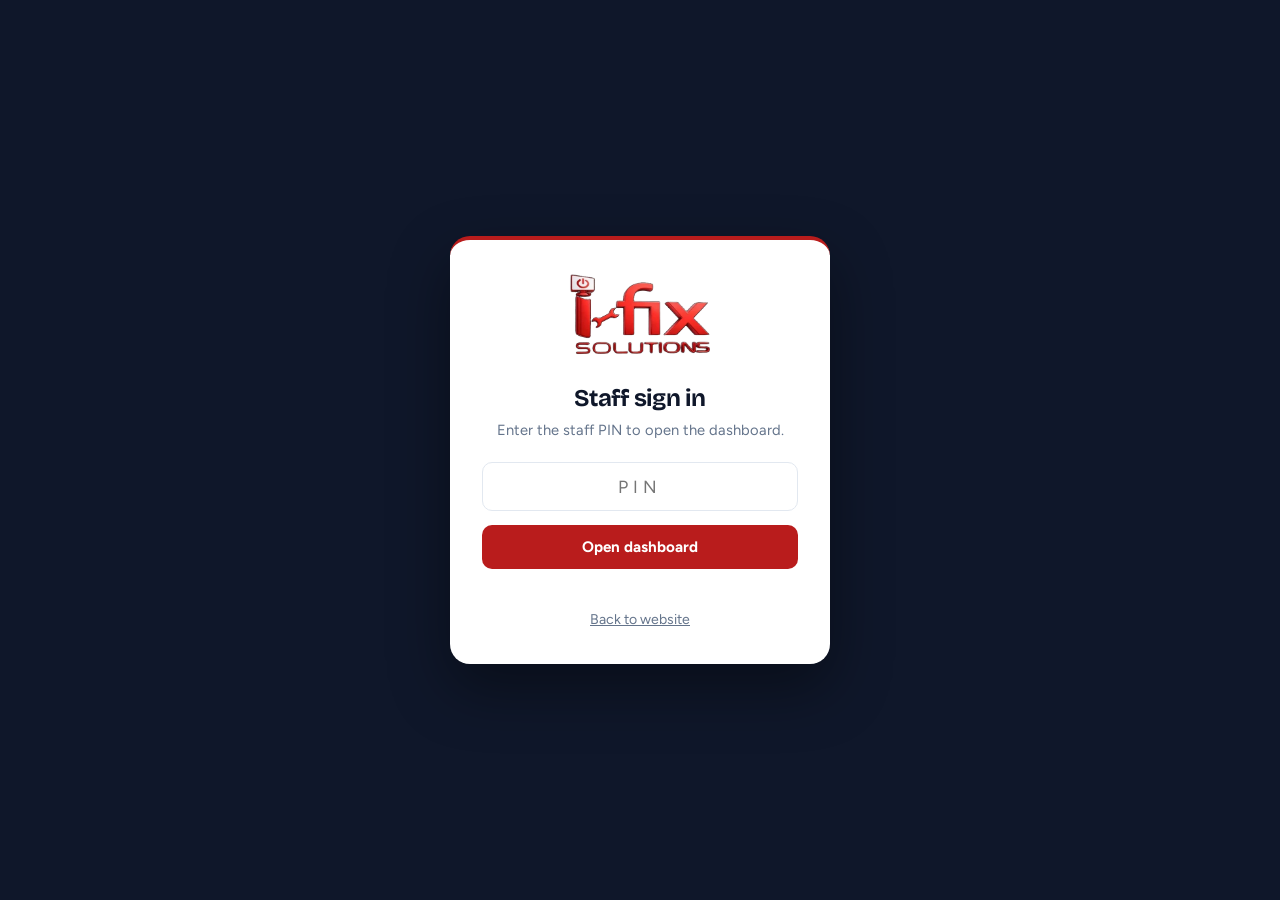
==== admin.html @ 0a403401 "Add reviews tab to admin" ====
<!DOCTYPE html>
<html lang="en">
<head>
<meta charset="UTF-8">
<meta name="viewport" content="width=device-width, initial-scale=1.0">
<meta name="robots" content="noindex, nofollow">
<title>I FIX SOLUTIONS - Admin Dashboard</title>
<link rel="icon" type="image/png" href="[data-uri]">
<link rel="preconnect" href="https://fonts.googleapis.com">
<link rel="preconnect" href="https://fonts.gstatic.com" crossorigin>
<link href="https://fonts.googleapis.com/css2?family=Bricolage+Grotesque:opsz,wght@12..96,600;12..96,800&family=Figtree:wght@400;500;600;700&display=swap" rel="stylesheet">
<link rel="stylesheet" href="https://cdnjs.cloudflare.com/ajax/libs/font-awesome/6.4.0/css/all.min.css">
<style>
:root{--primary:#b91c1c;--primary-hover:#991b1b;--success:#16a34a;--warning:#d97706;--info:#0284c7;--danger:#dc2626;--whatsapp:#25d366;--bg:#f1f5f9;--card:#fff;--ink:#0f172a;--muted:#64748b;--line:#e2e8f0;--red-tint:#fef2f2;--ease:cubic-bezier(.22,.61,.36,1);--shadow:0 1px 2px rgba(15,23,42,.06),0 4px 14px rgba(15,23,42,.05)}
*,*::before,*::after{margin:0;padding:0;box-sizing:border-box}
body{font-family:'Figtree','Segoe UI',Tahoma,sans-serif;background:var(--bg);color:var(--ink);line-height:1.55;-webkit-font-smoothing:antialiased}
h1,h2,h3{font-family:'Bricolage Grotesque','Segoe UI',sans-serif;letter-spacing:-.01em;line-height:1.2}
button,input,select{font-family:inherit}
[hidden]{display:none!important}
:focus-visible{outline:3px solid rgba(185,28,28,.4);outline-offset:2px}
.wrap{max-width:1100px;margin:0 auto;padding:0 20px}

.btn{display:inline-flex;align-items:center;justify-content:center;gap:8px;padding:10px 18px;border:0;border-radius:10px;font-size:.95rem;font-weight:700;cursor:pointer;color:#fff;background:var(--primary);text-decoration:none;transition:background .2s,transform .15s,box-shadow .2s}
.btn:hover{background:var(--primary-hover)}.btn:active{transform:scale(.97)}
.btn:disabled{opacity:.6;cursor:not-allowed;transform:none}
.btn-ghost{background:#fff;color:var(--ink);border:1px solid var(--line)}.btn-ghost:hover{background:var(--red-tint);color:var(--primary)}
.btn-sm{padding:7px 12px;font-size:.85rem;border-radius:8px}
.btn-success{background:var(--success)}.btn-success:hover{background:#15803d}
.btn-info{background:var(--info)}.btn-info:hover{background:#0369a1}
.btn-danger{background:var(--danger)}.btn-danger:hover{background:#b91c1c}
.btn-wa{background:var(--whatsapp);color:#fff}.btn-wa:hover{background:#1ebe5d}

/* Login */
.login{min-height:100vh;display:grid;place-items:center;padding:20px;background:#0f172a}
.login-card{width:100%;max-width:380px;background:#fff;border-radius:20px;padding:32px;text-align:center;border-top:4px solid var(--primary);box-shadow:0 24px 60px rgba(0,0,0,.4);animation:pop .4s var(--ease) both}
.login-logo{height:84px;width:auto;margin:0 auto 6px}
.login-card h1{font-size:1.5rem;margin:14px 0 6px}
.login-card p{color:var(--muted);font-size:.92rem;margin-bottom:20px}
.login-card input{width:100%;padding:13px 14px;border:1px solid var(--line);border-radius:10px;font-size:1.1rem;text-align:center;letter-spacing:.3em;margin-bottom:14px}
.login-card .btn{width:100%;padding:13px}
.login-err{min-height:22px;margin-top:12px;color:var(--danger);font-weight:600;font-size:.9rem}
.login-card.shake{animation:shake .35s}
.back{display:inline-block;margin-top:6px;color:var(--muted);font-size:.88rem}.back:hover{color:var(--primary)}
@keyframes pop{from{opacity:0;transform:translateY(16px) scale(.97)}}
@keyframes shake{25%{transform:translateX(-8px)}75%{transform:translateX(8px)}}

/* Top bar */
.topbar{background:#fff;border-bottom:2px solid var(--primary);position:sticky;top:0;z-index:50}
.bar{display:flex;align-items:center;gap:16px;padding-top:10px;padding-bottom:10px}
.bar-logo{height:46px;width:auto}
.bar-title{font-family:'Bricolage Grotesque',sans-serif;font-weight:800;font-size:1.15rem;padding-left:16px;border-left:1px solid var(--line)}
.bar-actions{margin-left:auto;display:flex;gap:10px}
main{padding:28px 0 60px}

/* Stats */
.stats{display:grid;grid-template-columns:repeat(4,1fr);gap:16px;margin-bottom:26px}
.stat{display:flex;align-items:center;gap:14px;background:var(--card);padding:18px;border-radius:14px;border:1px solid var(--line);box-shadow:var(--shadow)}
.stat i{width:46px;height:46px;display:grid;place-items:center;border-radius:12px;background:var(--red-tint);color:var(--primary);font-size:1.15rem;flex-shrink:0}
.stat.warn i{background:#fef3c7;color:var(--warning)}.stat.ok i{background:#dcfce7;color:var(--success)}
.stat span{display:block;font-size:.8rem;color:var(--muted);font-weight:600}
.stat strong{font-family:'Bricolage Grotesque',sans-serif;font-size:1.8rem;line-height:1.1}

/* Tabs */
.tabs{display:flex;gap:6px;margin-bottom:20px;border-bottom:1px solid var(--line)}
.tab{display:inline-flex;align-items:center;gap:8px;padding:12px 18px;border:0;background:none;font-size:1rem;font-weight:700;color:var(--muted);cursor:pointer;border-bottom:3px solid transparent;margin-bottom:-1px;transition:color .2s,border-color .2s}
.tab:hover{color:var(--ink)}.tab.active{color:var(--primary);border-color:var(--primary)}
.badge{min-width:22px;height:22px;padding:0 6px;display:inline-grid;place-items:center;border-radius:999px;background:var(--primary);color:#fff;font-size:.75rem}
.badge:empty,.badge[data-n="0"]{display:none}

/* Cards */
.card{background:var(--card);border:1px solid var(--line);border-radius:16px;padding:24px;margin-bottom:24px;box-shadow:var(--shadow)}
.card-head{display:flex;align-items:center;justify-content:space-between;gap:12px;flex-wrap:wrap;margin-bottom:18px}
.card-head h2{font-size:1.3rem}
.form-grid{display:grid;grid-template-columns:1fr 1fr;gap:16px}
.field label{display:block;font-weight:600;font-size:.88rem;margin-bottom:6px}
.field input,.field select,.toolbar input,.toolbar select{width:100%;padding:11px 13px;border:1px solid var(--line);border-radius:10px;background:#fff;font-size:.95rem;transition:border-color .2s,box-shadow .2s}
.field input:focus,.toolbar input:focus,.toolbar select:focus,.edit:focus,.login-card input:focus{outline:none;border-color:var(--primary);box-shadow:0 0 0 4px rgba(185,28,28,.12)}
.span-2{grid-column:1/-1}
.img-row{display:flex;gap:14px;align-items:center}
.preview{width:56px;height:56px;border-radius:10px;border:1px solid var(--line);background:#f1f5f9;object-fit:cover;flex-shrink:0;display:grid;place-items:center;color:#cbd5e1}
.form-foot{display:flex;align-items:center;gap:16px;margin-top:20px;flex-wrap:wrap}
#message{font-weight:600;font-size:.92rem}#message.ok{color:var(--success)}#message.err{color:var(--danger)}
.toolbar{display:flex;gap:12px;flex-wrap:wrap;margin-bottom:16px}.toolbar input{flex:2;min-width:220px}.toolbar select{flex:1;min-width:160px}

/* Product rows */
.row{display:flex;align-items:center;gap:16px;padding:14px 4px;border-bottom:1px solid var(--line);flex-wrap:wrap}
.row:last-child{border-bottom:0}
.thumb{width:54px;height:54px;border-radius:10px;border:1px solid var(--line);background:#f1f5f9;object-fit:cover;flex-shrink:0}
.row-main{flex:1;min-width:200px}.row-main small{color:var(--muted)}
.tag{display:inline-block;margin-left:8px;padding:2px 9px;border-radius:999px;font-size:.72rem;font-weight:700;background:#fef3c7;color:var(--warning);vertical-align:middle}
.tag.out{background:#fee2e2;color:var(--danger)}
.row-edit{display:flex;align-items:center;gap:10px;flex-wrap:wrap}
.row-edit label{font-size:.8rem;color:var(--muted);font-weight:600;display:flex;align-items:center;gap:6px}
.edit{width:86px;padding:8px;border:1px solid var(--line);border-radius:8px;text-align:center;font-size:.92rem}

/* Repairs */
.repair{border:1px solid var(--line);border-radius:14px;padding:20px;margin-bottom:16px;background:#fff;transition:box-shadow .2s,border-color .2s}
.repair:hover{box-shadow:var(--shadow);border-color:#cbd5e1}
.repair-top{display:flex;justify-content:space-between;align-items:center;gap:12px;flex-wrap:wrap;margin-bottom:14px}
.status{padding:5px 14px;border-radius:999px;font-size:.82rem;font-weight:700}
.status-Pending{background:#fef3c7;color:var(--warning)}.status-In-Progress{background:#e0f2fe;color:var(--info)}.status-Completed{background:#dcfce7;color:var(--success)}.status-Cancelled{background:#fee2e2;color:var(--danger)}
.actions{display:flex;gap:8px;flex-wrap:wrap}
.details{display:grid;grid-template-columns:1fr 1fr;gap:10px 24px;font-size:.93rem}
.details b{display:block;font-size:.75rem;color:var(--muted);font-weight:600;text-transform:none}
.details .wide{grid-column:1/-1}
.repair-form{display:grid;grid-template-columns:1fr 160px auto;gap:12px;align-items:end;margin-top:16px;padding-top:16px;border-top:1px dashed var(--line)}
.pager{display:flex;justify-content:center;flex-wrap:wrap;gap:8px;margin-top:20px}
.pager button{min-width:40px;height:40px;padding:0 14px;border:1px solid var(--line);border-radius:10px;background:#fff;color:var(--ink);font-weight:700;cursor:pointer}
.pager button:hover:not(:disabled){border-color:var(--primary);color:var(--primary)}.pager button.current{background:var(--primary);border-color:var(--primary);color:#fff}.pager button:disabled{opacity:.45;cursor:not-allowed}
.empty{text-align:center;color:var(--muted);padding:36px 0}.empty .btn{margin-top:12px}
.skeleton{height:72px;border-radius:12px;margin-bottom:12px;background:linear-gradient(90deg,#f1f5f9 25%,#e2e8f0 50%,#f1f5f9 75%);background-size:200% 100%;animation:shimmer 1.4s infinite linear}
@keyframes shimmer{to{background-position:-200% 0}}
.toast{position:fixed;left:50%;bottom:26px;z-index:100;transform:translate(-50%,24px);padding:12px 22px;border-radius:10px;background:var(--ink);color:#fff;font-weight:600;opacity:0;pointer-events:none;transition:opacity .3s,transform .3s var(--ease)}
.toast.show{opacity:1;transform:translate(-50%,0)}.toast.err{background:var(--danger)}

.hint{color:var(--muted);font-size:.92rem;margin:-6px 0 18px}
.field textarea{width:100%;padding:11px 13px;border:1px solid var(--line);border-radius:10px;font-size:.95rem;font-family:inherit;resize:vertical;min-height:110px;transition:border-color .2s,box-shadow .2s}
.field textarea:focus{outline:none;border-color:var(--primary);box-shadow:0 0 0 4px rgba(185,28,28,.12)}
.mini-avatar{width:46px;height:46px;border-radius:50%;display:grid;place-items:center;color:#fff;font-weight:700;flex-shrink:0}
.rev-stars{color:#ffb100;letter-spacing:2px;font-size:.9rem}
.rev-text{margin-top:4px;color:#475569;font-size:.92rem;overflow-wrap:anywhere}
.tag.off{background:#e2e8f0;color:var(--muted)}
#reviewMessage{font-weight:600;font-size:.92rem}#reviewMessage.ok{color:var(--success)}#reviewMessage.err{color:var(--danger)}
select.edit{width:132px;padding:8px 6px;text-align:left}
@media(max-width:860px){.stats{grid-template-columns:1fr 1fr}.repair-form{grid-template-columns:1fr}}
@media(max-width:640px){.form-grid,.details{grid-template-columns:1fr}.bar-title{display:none}.bar-actions .btn span{display:none}.card{padding:18px}.row-edit{width:100%}.stat{padding:14px}.stat i{width:40px;height:40px}}
@media(prefers-reduced-motion:reduce){*{animation-duration:.01ms!important;transition-duration:.01ms!important}}
</style>
</head>
<body>

<!-- Staff sign in -->
<div id="login" class="login">
    <form id="loginForm" class="login-card">
        <img src="[data-uri]" alt="I FIX SOLUTIONS" class="login-logo">
        <h1>Staff sign in</h1>
        <p>Enter the staff PIN to open the dashboard.</p>
        <input type="password" id="pinInput" inputmode="numeric" autocomplete="off" placeholder="PIN" required aria-label="Staff PIN">
        <button type="submit" class="btn">Open dashboard</button>
        <div id="loginErr" class="login-err" role="alert"></div>
        <a href="index.html" class="back">Back to website</a>
    </form>
</div>

<div id="app" hidden>
    <header class="topbar">
        <div class="wrap bar">
            <img data-logo alt="I FIX SOLUTIONS" class="bar-logo">
            <span class="bar-title">Admin dashboard</span>
            <div class="bar-actions">
                <a href="index.html" target="_blank" class="btn btn-ghost btn-sm"><i class="fa-solid fa-arrow-up-right-from-square"></i><span> View site</span></a>
                <button id="logoutBtn" class="btn btn-ghost btn-sm"><i class="fa-solid fa-right-from-bracket"></i><span> Log out</span></button>
            </div>
        </div>
    </header>

    <main class="wrap">
        <section class="stats">
            <div class="stat"><i class="fa-solid fa-laptop"></i><div><span>Total products</span><strong id="statTotalProducts">0</strong></div></div>
            <div class="stat warn"><i class="fa-solid fa-triangle-exclamation"></i><div><span>Low or out of stock</span><strong id="statLowStock">0</strong></div></div>
            <div class="stat"><i class="fa-solid fa-screwdriver-wrench"></i><div><span>Pending repairs</span><strong id="statPendingRepairs">0</strong></div></div>
            <div class="stat ok"><i class="fa-solid fa-circle-check"></i><div><span>Completed repairs</span><strong id="statCompleted">0</strong></div></div>
        </section>

        <nav class="tabs" role="tablist">
            <button class="tab active" data-tab="products" role="tab">Products</button>
            <button class="tab" data-tab="repairs" role="tab">Repairs <span id="repairBadge" class="badge" data-n="0"></span></button>
            <button class="tab" data-tab="reviews" role="tab">Reviews</button>
        </nav>

        <div id="tab-products">
            <section class="card">
                <div class="card-head"><h2>Add a new product</h2></div>
                <form id="productForm">
                    <div class="form-grid">
                        <div class="field span-2"><label for="name">Product name</label><input type="text" id="name" required placeholder="e.g. Dell Inspiron 15"></div>
                        <div class="field"><label for="category">Category</label>
                            <input type="text" id="category" list="categoryList" required placeholder="e.g. Laptop, RAM, Accessories" autocomplete="off">
                            <datalist id="categoryList"><option value="Laptop"><option value="Desktop PC"><option value="RAM"><option value="SSD / Storage"><option value="Accessories"></datalist>
                        </div>
                        <div class="field"><label for="condition_type">Condition</label>
                            <select id="condition_type"><option value="">Not specified</option><option value="Brand New">Brand New</option><option value="Refurbished">Refurbished</option></select>
                        </div>
                        <div class="field"><label for="price">Price (RM)</label><input type="number" step="0.01" min="0" id="price" required placeholder="e.g. 1500.00"></div>
                        <div class="field"><label for="stock_quantity">Stock quantity</label><input type="number" min="0" id="stock_quantity" required placeholder="e.g. 10"></div>
                        <div class="field span-2"><label for="image_url">Image URL</label>
                            <div class="img-row"><input type="url" id="image_url" required placeholder="https://example.com/image.jpg"><div class="preview" id="preview"><i class="fa-regular fa-image"></i></div></div>
                        </div>
                    </div>
                    <div class="form-foot"><button type="submit" class="btn" id="addBtn"><i class="fa-solid fa-plus"></i> Add product</button><div id="message" role="status"></div></div>
                </form>
            </section>

            <section class="card">
                <div class="card-head"><h2>Inventory</h2><button class="btn btn-ghost btn-sm" data-act="refresh-products"><i class="fa-solid fa-rotate"></i> Refresh</button></div>
                <div class="toolbar">
                    <input type="text" id="productSearch" placeholder="Search products by name or category..." aria-label="Search products">
                    <select id="productCategoryFilter" aria-label="Filter by category"><option value="">All categories</option></select>
                </div>
                <div id="admin-product-list"><div class="skeleton"></div><div class="skeleton"></div><div class="skeleton"></div></div>
            </section>
        </div>

        <div id="tab-repairs" hidden>
            <section class="card">
                <div class="card-head"><h2>Customer repair bookings</h2><button class="btn btn-ghost btn-sm" data-act="refresh-repairs"><i class="fa-solid fa-rotate"></i> Refresh</button></div>
                <div class="toolbar">
                    <input type="text" id="repairSearch" placeholder="Search by customer name or phone..." aria-label="Search repairs">
                    <select id="repairStatusFilter" aria-label="Filter by status">
                        <option value="">All statuses</option><option value="Pending">Pending</option><option value="In Progress">In Progress</option><option value="Completed">Completed</option><option value="Cancelled">Cancelled</option>
                    </select>
                </div>
                <div id="admin-repair-list"><div class="skeleton"></div><div class="skeleton"></div></div>
                <div id="repairPaginationContainer" class="pager"></div>
            </section>
        </div>
        <div id="tab-reviews" hidden>
            <section class="card">
                <div class="card-head"><h2 id="reviewFormTitle">Add a customer review</h2></div>
                <p class="hint">Copy the review exactly as it appears on your Google listing. Only add real reviews from real customers.</p>
                <form id="reviewForm">
                    <div class="form-grid">
                        <div class="field"><label for="review_name">Customer name (as shown on Google)</label><input type="text" id="review_name" required maxlength="100" placeholder="e.g. Ahmad Faiz"></div>
                        <div class="field"><label for="review_rating">Stars</label>
                            <select id="review_rating"><option value="5">5 stars</option><option value="4">4 stars</option><option value="3">3 stars</option><option value="2">2 stars</option><option value="1">1 star</option></select></div>
                        <div class="field"><label for="review_date">Review date</label><input type="date" id="review_date" required></div>
                        <div class="field"><label for="review_visible">Show on website</label>
                            <select id="review_visible"><option value="true">Yes, show it</option><option value="false">No, keep it hidden</option></select></div>
                        <div class="field span-2"><label for="review_text">Review text</label><textarea id="review_text" required maxlength="2000" placeholder="Paste the customer's review here"></textarea></div>
                    </div>
                    <div class="form-foot">
                        <button type="submit" class="btn" id="reviewSaveBtn"><i class="fa-solid fa-plus"></i> Add review</button>
                        <button type="button" class="btn btn-ghost" id="reviewCancelBtn" hidden>Cancel edit</button>
                        <div id="reviewMessage" role="status"></div>
                    </div>
                </form>
            </section>
            <section class="card">
                <div class="card-head"><h2>All reviews</h2><button class="btn btn-ghost btn-sm" data-act="refresh-reviews"><i class="fa-solid fa-rotate"></i> Refresh</button></div>
                <div id="admin-review-list"><div class="skeleton"></div><div class="skeleton"></div></div>
            </section>
        </div>
    </main>
</div>
<div id="toast" class="toast" role="status"></div>

<script>
/* NOTE: this PIN only hides the page for casual visitors. It is visible in the page source,
   so it is NOT real security. Real protection must be added in the backend. */
const STAFF_PIN = '1234';
const BACKEND_URL = 'https://ifix-solutions-backend-1.onrender.com';
const REPAIRS_PER_PAGE = 5;
const LOW_STOCK = 3;

let productsCache = [], repairsCache = [], repairPage = 1;
const $ = (s, r = document) => r.querySelector(s);
const $$ = (s, r = document) => [...r.querySelectorAll(s)];
const esc = s => String(s ?? '').replace(/[&<>"']/g, c => ({ '&': '&amp;', '<': '&lt;', '>': '&gt;', '"': '&quot;', "'": '&#39;' }[c]));

let toastTimer;
function say(msg, isErr) {
    const t = $('#toast'); t.textContent = msg; t.classList.toggle('err', !!isErr); t.classList.add('show');
    clearTimeout(toastTimer); toastTimer = setTimeout(() => t.classList.remove('show'), 2600);
}
async function api(path, opts = {}) {
    const res = await fetch(BACKEND_URL + path, { headers: { 'Content-Type': 'application/json' }, ...opts });
    const data = await res.json().catch(() => ({}));
    if (!res.ok && data.success === undefined) data.success = false;
    return data;
}
const asList = r => { const l = r.data || r; return Array.isArray(l) ? l : []; };

/* ---------- Sign in ---------- */
function openApp() {
    $('#login').hidden = true; $('#app').hidden = false;
    const src = $('.login-logo').src; $$('img[data-logo]').forEach(i => { i.src = src; });
    $('#review_date').value = new Date().toISOString().slice(0, 10);
    loadProducts(); loadRepairs(); loadReviews();
}
if (sessionStorage.getItem('ifix_admin') === '1') openApp();
$('#loginForm').addEventListener('submit', e => {
    e.preventDefault();
    if ($('#pinInput').value === STAFF_PIN) { sessionStorage.setItem('ifix_admin', '1'); openApp(); return; }
    const card = $('#loginForm'); $('#loginErr').textContent = 'Incorrect PIN. Please try again.';
    card.classList.remove('shake'); void card.offsetWidth; card.classList.add('shake');
    $('#pinInput').value = ''; $('#pinInput').focus();
});
$('#logoutBtn').addEventListener('click', () => { sessionStorage.removeItem('ifix_admin'); location.reload(); });

/* ---------- Tabs ---------- */
$$('.tab').forEach(t => t.addEventListener('click', () => {
    $$('.tab').forEach(x => x.classList.toggle('active', x === t));
    $('#tab-products').hidden = t.dataset.tab !== 'products';
    ['products', 'repairs', 'reviews'].forEach(name => { $('#tab-' + name).hidden = name !== t.dataset.tab; });
}));

/* ---------- Products ---------- */
const form = $('#productForm'), msg = $('#message');
$('#image_url').addEventListener('input', e => {
    const v = e.target.value.trim(), p = $('#preview');
    p.innerHTML = /^https?:\/\//i.test(v) ? `<img src="${esc(v)}" alt="" style="width:100%;height:100%;object-fit:cover;border-radius:10px" onerror="this.parentElement.innerHTML='<i class=&quot;fa-regular fa-image&quot;></i>'">` : '<i class="fa-regular fa-image"></i>';
});
form.addEventListener('submit', async e => {
    e.preventDefault();
    const btn = $('#addBtn'), label = btn.innerHTML;
    btn.disabled = true; btn.textContent = 'Adding...'; msg.className = ''; msg.textContent = '';
    const body = {
        name: $('#name').value.trim(), category: $('#category').value.trim(), price: $('#price').value,
        stock_quantity: $('#stock_quantity').value, image_url: $('#image_url').value.trim(),
        condition_type: $('#condition_type').value
    };
    try {
        const r = await api('/api/products', { method: 'POST', body: JSON.stringify(body) });
        if (r.success) {
            msg.className = 'ok'; msg.textContent = 'Product added.'; say('Product added'); form.reset();
            $('#preview').innerHTML = '<i class="fa-regular fa-image"></i>'; loadProducts();
        } else { msg.className = 'err'; msg.textContent = r.error || 'Error adding product.'; }
    } catch (err) { console.error(err); msg.className = 'err'; msg.textContent = 'Server connection error.'; }
    finally { btn.disabled = false; btn.innerHTML = label; }
});

async function loadProducts() {
    const list = $('#admin-product-list');
    try {
        productsCache = asList(await api('/api/products'));
        const cats = [...new Set(productsCache.map(p => p.category).filter(Boolean))].sort();
        const sel = $('#productCategoryFilter'), cur = sel.value;
        sel.innerHTML = '<option value="">All categories</option>' + cats.map(c => `<option>${esc(c)}</option>`).join('');
        sel.value = cats.includes(cur) ? cur : '';
        $('#statTotalProducts').textContent = productsCache.length;
        $('#statLowStock').textContent = productsCache.filter(p => Number(p.stock_quantity) <= LOW_STOCK).length;
        renderProducts();
    } catch (err) {
        console.error(err);
        list.innerHTML = '<div class="empty">Could not load products. The server may be waking up.<br><button class="btn btn-sm" data-act="refresh-products">Try again</button></div>';
    }
}
function renderProducts() {
    const q = $('#productSearch').value.toLowerCase().trim(), cat = $('#productCategoryFilter').value;
    const items = productsCache.filter(p => (!cat || p.category === cat) &&
        ((p.name || '').toLowerCase().includes(q) || (p.category || '').toLowerCase().includes(q)));
    $('#admin-product-list').innerHTML = items.length ? items.map(p => {
        const stock = Number(p.stock_quantity), cond = p.condition_type || '';
        const tag = stock <= 0 ? '<span class="tag out">Out of stock</span>' : stock <= LOW_STOCK ? '<span class="tag">Low stock</span>' : '';
        return `<div class="row" data-id="${esc(p.id)}">
            ${p.image_url ? `<img src="${esc(p.image_url)}" class="thumb" alt="" loading="lazy" onerror="this.style.visibility='hidden'">` : '<div class="thumb"></div>'}
            <div class="row-main"><strong>${esc(p.name)}</strong>${tag}<br><small>${esc(p.category || 'General')}${cond ? ' &middot; ' + esc(cond) : ''}</small></div>
            <div class="row-edit">
                <label>RM <input type="number" step="0.01" min="0" class="edit" data-f="price" value="${esc(p.price)}"></label>
                <label>Stock <input type="number" min="0" class="edit" data-f="stock" value="${esc(p.stock_quantity)}"></label>
                <label>Condition <select class="edit" data-f="condition"><option value=""${!cond ? ' selected' : ''}>Not set</option><option value="Brand New"${cond === 'Brand New' ? ' selected' : ''}>Brand New</option><option value="Refurbished"${cond === 'Refurbished' ? ' selected' : ''}>Refurbished</option></select></label>
                <button class="btn btn-sm btn-success" data-act="save-product">Save</button>
                <button class="btn btn-sm btn-danger" data-act="delete-product" aria-label="Delete product"><i class="fa-solid fa-trash"></i></button>
            </div></div>`;
    }).join('') : `<div class="empty">${productsCache.length ? 'No products match your search.' : 'No products yet. Add your first one above.'}</div>`;
}
$('#productSearch').addEventListener('input', renderProducts);
$('#productCategoryFilter').addEventListener('change', renderProducts);

async function saveProduct(row, btn) {
    const p = productsCache.find(x => String(x.id) === row.dataset.id); if (!p) return;
    const price = $('[data-f="price"]', row).value, stock = $('[data-f="stock"]', row).value;
    if (price === '' || Number(price) < 0 || stock === '' || Number(stock) < 0) return say('Enter a valid price and stock', true);
    btn.disabled = true;
    try {
        const r = await api(`/api/products/${p.id}`, { method: 'PUT', body: JSON.stringify({
            name: p.name, category: p.category, price, stock_quantity: stock, image_url: p.image_url || '', condition_type: $('[data-f="condition"]', row).value }) });
        r.success ? (say('Product updated'), loadProducts()) : say('Failed to update product', true);
    } catch (err) { console.error(err); say('Server error while updating', true); }
    finally { btn.disabled = false; }
}
async function deleteProduct(id) {
    const p = productsCache.find(x => String(x.id) === String(id));
    if (!confirm(`Delete "${p ? p.name : 'this product'}"? This cannot be undone.`)) return;
    try { const r = await api(`/api/products/${id}`, { method: 'DELETE' }); r.success ? (say('Product deleted'), loadProducts()) : say('Failed to delete product', true); }
    catch (err) { console.error(err); say('Server error while deleting', true); }
}

/* ---------- Repairs ---------- */
async function loadRepairs() {
    try {
        repairsCache = asList(await api('/api/repairs'));
        const st = r => r.status || 'Pending';
        const pending = repairsCache.filter(r => st(r) === 'Pending').length;
        $('#statPendingRepairs').textContent = pending;
        $('#statCompleted').textContent = repairsCache.filter(r => st(r) === 'Completed').length;
        const b = $('#repairBadge'); b.textContent = pending || ''; b.dataset.n = pending;
        renderRepairs();
    } catch (err) {
        console.error(err);
        $('#admin-repair-list').innerHTML = '<div class="empty">Could not load repair bookings. The server may be waking up.<br><button class="btn btn-sm" data-act="refresh-repairs">Try again</button></div>';
    }
}
function filteredRepairs() {
    const q = $('#repairSearch').value.toLowerCase().trim(), s = $('#repairStatusFilter').value;
    return repairsCache.filter(r => ((r.full_name || '').toLowerCase().includes(q) || (r.phone || '').toLowerCase().includes(q))
        && (!s || (r.status || 'Pending') === s));
}
function waLink(r) {
    let n = (r.phone || '').replace(/\D/g, ''); if (n.startsWith('0')) n = '6' + n;
    return `https://wa.me/${n}?text=${encodeURIComponent(`Hi ${r.full_name}, regarding your repair booking for your ${r.device_model} at I FIX SOLUTIONS: `)}`;
}
function renderRepairs() {
    const box = $('#admin-repair-list'), pager = $('#repairPaginationContainer'), list = filteredRepairs();
    if (!list.length) { box.innerHTML = '<div class="empty">No repair bookings found.</div>'; pager.innerHTML = ''; return; }
    const pages = Math.ceil(list.length / REPAIRS_PER_PAGE); if (repairPage > pages) repairPage = 1;
    box.innerHTML = list.slice((repairPage - 1) * REPAIRS_PER_PAGE, repairPage * REPAIRS_PER_PAGE).map(r => {
        const s = r.status || 'Pending', d = r.created_at ? new Date(r.created_at) : null;
        const date = d && !isNaN(d) ? d.toLocaleDateString('en-MY', { day: 'numeric', month: 'short', year: 'numeric' }) : '';
        return `<article class="repair" data-id="${esc(r.id)}">
            <div class="repair-top">
                <span class="status status-${esc(s.replace(' ', '-'))}">${esc(s)}</span>
                <div class="actions">
                    <a href="${waLink(r)}" target="_blank" rel="noopener" class="btn btn-sm btn-wa"><i class="fa-brands fa-whatsapp"></i> WhatsApp</a>
                    <button class="btn btn-sm btn-info" data-act="status" data-s="In Progress">In progress</button>
                    <button class="btn btn-sm btn-success" data-act="status" data-s="Completed">Mark done</button>
                    <button class="btn btn-sm btn-ghost" data-act="status" data-s="Cancelled">Cancel</button>
                    <button class="btn btn-sm btn-danger" data-act="delete-repair" aria-label="Delete booking"><i class="fa-solid fa-trash"></i></button>
                </div>
            </div>
            <div class="details">
                <div><b>Customer</b>${esc(r.full_name)} &middot; ${esc(r.phone)}</div>
                <div><b>Device</b>${esc(r.device_model)}</div>
                <div><b>Service requested</b>${esc(r.requested_service)}</div>
                <div><b>Booked</b>${esc(date || 'Not recorded')}</div>
                <div class="wide"><b>Issue</b>${esc(r.issue_description || 'None provided')}</div>
            </div>
            <div class="repair-form">
                <div class="field"><label>Technician notes</label><input type="text" data-f="notes" value="${esc(r.notes || '')}" placeholder="e.g. Replaced screen & battery"></div>
                <div class="field"><label>Total cost (RM)</label><input type="number" step="0.01" min="0" data-f="cost" value="${esc(r.cost || '')}" placeholder="e.g. 250.00"></div>
                <button class="btn btn-success" data-act="save-repair">Save</button>
            </div></article>`;
    }).join('');
    const b = (l, p, c = '', off = false) => `<button data-page="${p}" class="${c}" ${off ? 'disabled' : ''}>${l}</button>`;
    pager.innerHTML = pages > 1 ? b('Previous', repairPage - 1, '', repairPage === 1) +
        Array.from({ length: pages }, (_, i) => b(i + 1, i + 1, i + 1 === repairPage ? 'current' : '')).join('') +
        b('Next', repairPage + 1, '', repairPage === pages) : '';
}
$('#repairSearch').addEventListener('input', () => { repairPage = 1; renderRepairs(); });
$('#repairStatusFilter').addEventListener('change', () => { repairPage = 1; renderRepairs(); });

async function patchRepair(id, body, okMsg) {
    try { const r = await api(`/api/repairs/${id}`, { method: 'PATCH', body: JSON.stringify(body) });
        r.success ? (say(okMsg), loadRepairs()) : say('Failed to save repair', true); }
    catch (err) { console.error(err); say('Server error while saving', true); }
}
async function deleteRepair(id) {
    if (!confirm('Delete this repair booking? This cannot be undone.')) return;
    try { const r = await api(`/api/repairs/${id}`, { method: 'DELETE' }); r.success ? (say('Booking deleted'), loadRepairs()) : say('Failed to delete booking', true); }
    catch (err) { console.error(err); say('Server error while deleting', true); }
}

/* ---------- Reviews ---------- */
let reviewsCache = [], editingReviewId = null;
const AVATAR_COLORS = ['#8e44ad', '#2980b9', '#27ae60', '#d35400', '#16a085', '#c0392b', '#2c3e50', '#e67e22'];
const avatarColor = n => AVATAR_COLORS[[...String(n)].reduce((s, c) => s + c.charCodeAt(0), 0) % AVATAR_COLORS.length];
const stars = n => '\u2605'.repeat(n) + '\u2606'.repeat(5 - n);
const rmsg = $('#reviewMessage');

async function loadReviews() {
    try { reviewsCache = asList(await api('/api/admin/reviews')); renderReviews(); }
    catch (err) {
        console.error(err);
        $('#admin-review-list').innerHTML = '<div class="empty">Could not load reviews. The server may be waking up.<br><button class="btn btn-sm" data-act="refresh-reviews">Try again</button></div>';
    }
}
function renderReviews() {
    $('#admin-review-list').innerHTML = reviewsCache.length ? reviewsCache.map(r => {
        const d = r.review_date ? new Date(r.review_date) : null;
        const date = d && !isNaN(d) ? d.toLocaleDateString('en-US', { year: 'numeric', month: 'long', day: 'numeric', timeZone: 'UTC' }) : '';
        const name = String(r.reviewer_name || '');
        return `<div class="row" data-id="${esc(r.id)}">
            <div class="mini-avatar" style="background:${avatarColor(name)}">${esc(name.charAt(0).toUpperCase())}</div>
            <div class="row-main"><strong>${esc(name)}</strong>${r.is_visible === false ? '<span class="tag off">Hidden</span>' : ''}<br>
                <span class="rev-stars">${stars(Number(r.rating) || 5)}</span> <small>${esc(date)}</small>
                <p class="rev-text">${esc(r.review_text)}</p></div>
            <div class="row-edit">
                <button class="btn btn-sm btn-ghost" data-act="toggle-review">${r.is_visible === false ? 'Show' : 'Hide'}</button>
                <button class="btn btn-sm btn-info" data-act="edit-review">Edit</button>
                <button class="btn btn-sm btn-danger" data-act="delete-review" aria-label="Delete review"><i class="fa-solid fa-trash"></i></button>
            </div></div>`;
    }).join('') : '<div class="empty">No reviews yet. Add your first real customer review above.</div>';
}
function resetReviewForm() {
    editingReviewId = null; $('#reviewForm').reset(); $('#review_date').value = new Date().toISOString().slice(0, 10);
    $('#reviewFormTitle').textContent = 'Add a customer review';
    $('#reviewSaveBtn').innerHTML = '<i class="fa-solid fa-plus"></i> Add review'; $('#reviewCancelBtn').hidden = true;
}
$('#reviewCancelBtn').addEventListener('click', () => { resetReviewForm(); rmsg.textContent = ''; });
$('#reviewForm').addEventListener('submit', async e => {
    e.preventDefault();
    const btn = $('#reviewSaveBtn'), label = btn.innerHTML; btn.disabled = true; btn.textContent = 'Saving...'; rmsg.className = ''; rmsg.textContent = '';
    const body = {
        reviewer_name: $('#review_name').value.trim(), rating: $('#review_rating').value, review_date: $('#review_date').value,
        review_text: $('#review_text').value.trim(), is_visible: $('#review_visible').value === 'true'
    };
    try {
        const r = editingReviewId
            ? await api(`/api/reviews/${editingReviewId}`, { method: 'PUT', body: JSON.stringify(body) })
            : await api('/api/reviews', { method: 'POST', body: JSON.stringify(body) });
        if (r.success) { say(editingReviewId ? 'Review updated' : 'Review added'); resetReviewForm(); loadReviews(); }
        else { rmsg.className = 'err'; rmsg.textContent = r.error || 'Could not save the review.'; }
    } catch (err) { console.error(err); rmsg.className = 'err'; rmsg.textContent = 'Server connection error.'; }
    finally { btn.disabled = false; if (!editingReviewId) btn.innerHTML = label; else btn.innerHTML = '<i class="fa-solid fa-floppy-disk"></i> Save changes'; }
});
function editReview(id) {
    const r = reviewsCache.find(x => String(x.id) === String(id)); if (!r) return;
    editingReviewId = r.id;
    $('#review_name').value = r.reviewer_name; $('#review_rating').value = String(r.rating); $('#review_date').value = r.review_date;
    $('#review_text').value = r.review_text; $('#review_visible').value = r.is_visible === false ? 'false' : 'true';
    $('#reviewFormTitle').textContent = 'Edit review'; $('#reviewSaveBtn').innerHTML = '<i class="fa-solid fa-floppy-disk"></i> Save changes'; $('#reviewCancelBtn').hidden = false;
    $('#reviewForm').scrollIntoView({ behavior: 'smooth', block: 'center' });
}
async function toggleReview(id) {
    const r = reviewsCache.find(x => String(x.id) === String(id)); if (!r) return;
    try { const res = await api(`/api/reviews/${id}`, { method: 'PATCH', body: JSON.stringify({ is_visible: r.is_visible === false }) });
        res.success ? (say(r.is_visible === false ? 'Review is now shown on the website' : 'Review hidden from the website'), loadReviews()) : say('Could not update the review', true); }
    catch (err) { console.error(err); say('Server error', true); }
}
async function deleteReview(id) {
    if (!confirm('Delete this review? This cannot be undone.')) return;
    try { const r = await api(`/api/reviews/${id}`, { method: 'DELETE' }); r.success ? (say('Review deleted'), loadReviews()) : say('Failed to delete review', true); }
    catch (err) { console.error(err); say('Server error while deleting', true); }
}

/* ---------- One click handler for every button ---------- */
document.addEventListener('click', e => {
    const pg = e.target.closest('.pager button');
    if (pg && !pg.disabled) { repairPage = Number(pg.dataset.page); renderRepairs(); $('#admin-repair-list').scrollIntoView({ behavior: 'smooth', block: 'start' }); return; }
    const b = e.target.closest('[data-act]'); if (!b) return;
    const row = b.closest('[data-id]'), id = row && row.dataset.id;
    switch (b.dataset.act) {
        case 'refresh-products': loadProducts(); break;
        case 'refresh-repairs': loadRepairs(); break;
        case 'save-product': saveProduct(row, b); break;
        case 'delete-product': deleteProduct(id); break;
        case 'status': patchRepair(id, { status: b.dataset.s }, `Marked as ${b.dataset.s}`); break;
        case 'save-repair': patchRepair(id, { notes: $('[data-f="notes"]', row).value, cost: $('[data-f="cost"]', row).value }, 'Repair details saved'); break;
        case 'delete-repair': deleteRepair(id); break;
        case 'refresh-reviews': loadReviews(); break;
        case 'edit-review': editReview(id); break;
        case 'toggle-review': toggleReview(id); break;
        case 'delete-review': deleteReview(id); break;
    }
});
</script>
</body>
</html>
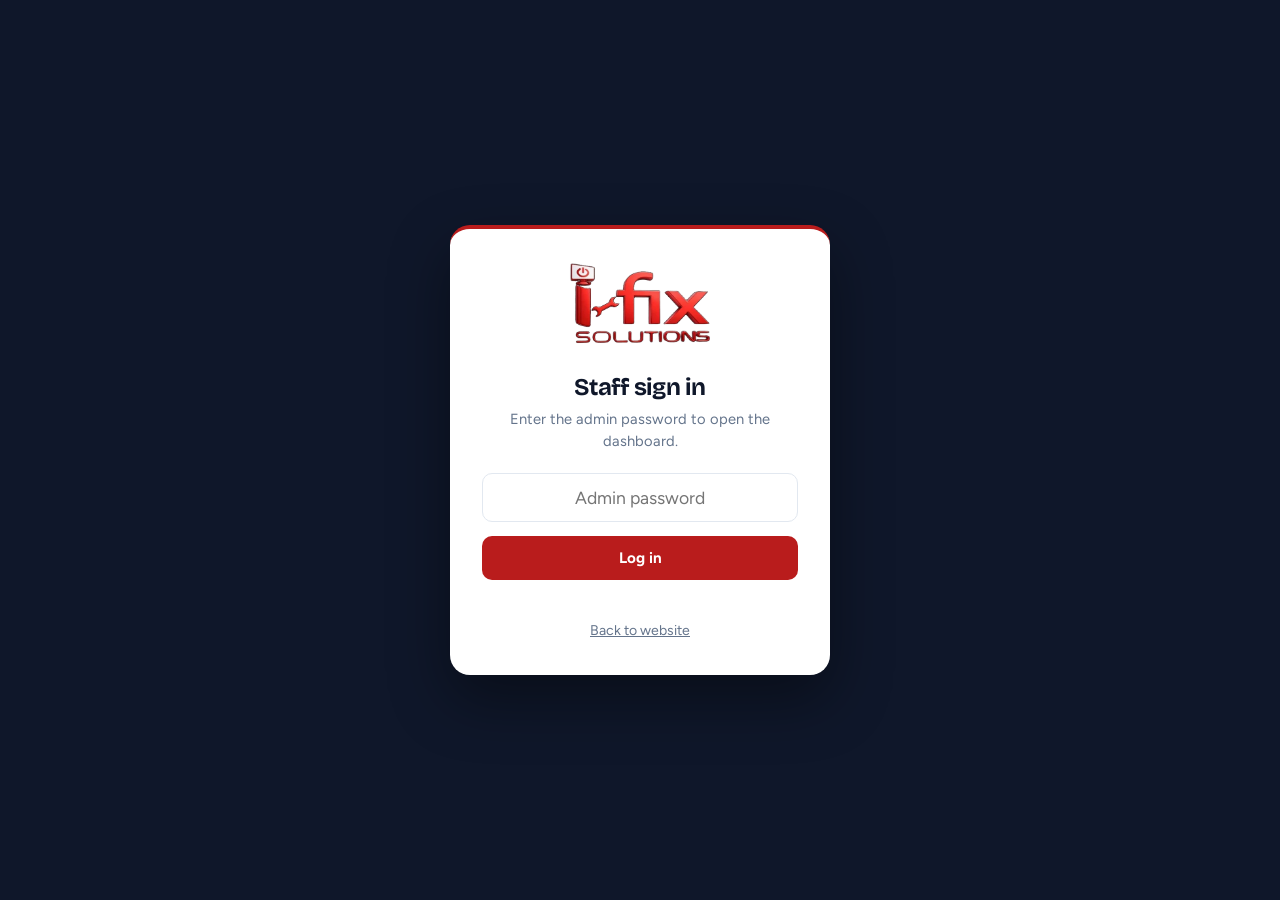
==== commit a9245a7f: "Admin login with real password" ====
--- a/admin.html
+++ b/admin.html
@@ -36,7 +36,7 @@
 .login-logo{height:84px;width:auto;margin:0 auto 6px}
 .login-card h1{font-size:1.5rem;margin:14px 0 6px}
 .login-card p{color:var(--muted);font-size:.92rem;margin-bottom:20px}
-.login-card input{width:100%;padding:13px 14px;border:1px solid var(--line);border-radius:10px;font-size:1.1rem;text-align:center;letter-spacing:.3em;margin-bottom:14px}
+.login-card input{width:100%;padding:13px 14px;border:1px solid var(--line);border-radius:10px;font-size:1.1rem;text-align:center;margin-bottom:14px}
 .login-card .btn{width:100%;padding:13px}
 .login-err{min-height:22px;margin-top:12px;color:var(--danger);font-weight:600;font-size:.9rem}
 .login-card.shake{animation:shake .35s}
@@ -121,6 +121,15 @@
 .rev-text{margin-top:4px;color:#475569;font-size:.92rem;overflow-wrap:anywhere}
 .tag.off{background:#e2e8f0;color:var(--muted)}
 #reviewMessage{font-weight:600;font-size:.92rem}#reviewMessage.ok{color:var(--success)}#reviewMessage.err{color:var(--danger)}
+.ago-row{display:flex;gap:10px}.ago-row input{width:90px;flex:none}.ago-row select{flex:1}
+.photo-row{display:flex;gap:16px;align-items:center}
+.photo-preview{width:72px;height:72px;border-radius:50%;background:#f1f5f9;border:1px solid var(--line);display:grid;place-items:center;color:#cbd5e1;font-size:1.5rem;overflow:hidden;flex-shrink:0}
+.photo-preview img{width:100%;height:100%;object-fit:cover}
+.photo-controls{display:flex;flex-direction:column;gap:8px;align-items:flex-start;min-width:0}
+.field .photo-controls input[type=file]{width:auto;max-width:100%;padding:8px;font-size:.88rem}
+.photo-note{color:var(--muted);font-size:.85rem;margin:0}
+.mini-avatar{position:relative;overflow:hidden}.mini-avatar img{position:absolute;inset:0;width:100%;height:100%;object-fit:cover}
+#googleMessage{font-weight:600;font-size:.92rem}#googleMessage.ok{color:var(--success)}#googleMessage.err{color:var(--danger)}
 select.edit{width:132px;padding:8px 6px;text-align:left}
 @media(max-width:860px){.stats{grid-template-columns:1fr 1fr}.repair-form{grid-template-columns:1fr}}
 @media(max-width:640px){.form-grid,.details{grid-template-columns:1fr}.bar-title{display:none}.bar-actions .btn span{display:none}.card{padding:18px}.row-edit{width:100%}.stat{padding:14px}.stat i{width:40px;height:40px}}
@@ -134,9 +143,9 @@
     <form id="loginForm" class="login-card">
         <img src="[data-uri]" alt="I FIX SOLUTIONS" class="login-logo">
         <h1>Staff sign in</h1>
-        <p>Enter the staff PIN to open the dashboard.</p>
-        <input type="password" id="pinInput" inputmode="numeric" autocomplete="off" placeholder="PIN" required aria-label="Staff PIN">
-        <button type="submit" class="btn">Open dashboard</button>
+        <p>Enter the admin password to open the dashboard.</p>
+        <input type="password" id="pinInput" autocomplete="current-password" placeholder="Admin password" required aria-label="Admin password">
+        <button type="submit" class="btn" id="loginBtn">Log in</button>
         <div id="loginErr" class="login-err" role="alert"></div>
         <a href="index.html" class="back">Back to website</a>
     </form>
@@ -217,15 +226,21 @@
         <div id="tab-reviews" hidden>
             <section class="card">
                 <div class="card-head"><h2 id="reviewFormTitle">Add a customer review</h2></div>
-                <p class="hint">Copy the review exactly as it appears on your Google listing. Only add real reviews from real customers.</p>
+                <p class="hint">Copy the review exactly as it appears on your Google listing. Only add real reviews from real customers. Google shows "2 months ago" instead of a date, so enter the same here and the website shows it the same way.</p>
                 <form id="reviewForm">
                     <div class="form-grid">
                         <div class="field"><label for="review_name">Customer name (as shown on Google)</label><input type="text" id="review_name" required maxlength="100" placeholder="e.g. Ahmad Faiz"></div>
                         <div class="field"><label for="review_rating">Stars</label>
                             <select id="review_rating"><option value="5">5 stars</option><option value="4">4 stars</option><option value="3">3 stars</option><option value="2">2 stars</option><option value="1">1 star</option></select></div>
-                        <div class="field"><label for="review_date">Review date</label><input type="date" id="review_date" required></div>
+                        <div class="field"><label for="review_ago_n">Posted (as Google shows it)</label>
+                            <div class="ago-row"><input type="number" id="review_ago_n" min="0" max="99" required placeholder="e.g. 2"><select id="review_ago_unit" aria-label="Unit"><option value="days">days ago</option><option value="weeks">weeks ago</option><option value="months" selected>months ago</option><option value="years">years ago</option></select></div>
+                        </div>
                         <div class="field"><label for="review_visible">Show on website</label>
                             <select id="review_visible"><option value="true">Yes, show it</option><option value="false">No, keep it hidden</option></select></div>
+                        <div class="field span-2"><label>Customer photo (optional)</label>
+                            <div class="photo-row"><div class="photo-preview" id="reviewPhotoPreview"><i class="fa-regular fa-user"></i></div>
+                                <div class="photo-controls"><input type="file" id="review_photo" accept="image/*"><button type="button" class="btn btn-ghost btn-sm" id="reviewPhotoRemove" hidden>Remove photo</button>
+                                    <p class="photo-note">Only add a photo if the customer gave permission. It is resized and saved with the review. Without one, the website shows their first letter.</p></div></div></div>
                         <div class="field span-2"><label for="review_text">Review text</label><textarea id="review_text" required maxlength="2000" placeholder="Paste the customer's review here"></textarea></div>
                     </div>
                     <div class="form-foot">
@@ -239,15 +254,26 @@
                 <div class="card-head"><h2>All reviews</h2><button class="btn btn-ghost btn-sm" data-act="refresh-reviews"><i class="fa-solid fa-rotate"></i> Refresh</button></div>
                 <div id="admin-review-list"><div class="skeleton"></div><div class="skeleton"></div></div>
             </section>
+            <section class="card">
+                <div class="card-head"><h2>Google link and rating</h2></div>
+                <p class="hint">These show on your website above the reviews. Copy them from your Google listing, and update the rating and number now and then.</p>
+                <form id="googleForm">
+                    <div class="form-grid">
+                        <div class="field span-2"><label for="g_url">Google "write a review" link (optional)</label><input type="url" id="g_url" placeholder="https://g.page/r/.../review"><p class="photo-note" style="margin-top:6px">In your Google Business Profile, find "Ask for reviews" and copy the link. When it is filled in, a "Review us on Google" button appears on your website.</p></div>
+                        <div class="field"><label for="g_rating">Google rating (for example 4.4)</label><input type="number" id="g_rating" step="0.1" min="0" max="5" placeholder="e.g. 4.4"></div>
+                        <div class="field"><label for="g_count">Number of Google reviews</label><input type="number" id="g_count" min="0" placeholder="e.g. 233"></div>
+                    </div>
+                    <div class="form-foot"><button type="submit" class="btn" id="googleSaveBtn">Save</button><div id="googleMessage" role="status"></div></div>
+                </form>
+            </section>
         </div>
     </main>
 </div>
 <div id="toast" class="toast" role="status"></div>
 
 <script>
-/* NOTE: this PIN only hides the page for casual visitors. It is visible in the page source,
-   so it is NOT real security. Real protection must be added in the backend. */
-const STAFF_PIN = '1234';
+// The admin password is checked by the backend (ADMIN_PASSWORD in Render). It is never stored in this page.
+const TOKEN_KEY = 'ifix_admin_token';
 const BACKEND_URL = 'https://ifix-solutions-backend-1.onrender.com';
 const REPAIRS_PER_PAGE = 5;
 const LOW_STOCK = 3;
@@ -262,30 +288,43 @@
     const t = $('#toast'); t.textContent = msg; t.classList.toggle('err', !!isErr); t.classList.add('show');
     clearTimeout(toastTimer); toastTimer = setTimeout(() => t.classList.remove('show'), 2600);
 }
+const getToken = () => sessionStorage.getItem(TOKEN_KEY);
 async function api(path, opts = {}) {
-    const res = await fetch(BACKEND_URL + path, { headers: { 'Content-Type': 'application/json' }, ...opts });
+    const headers = { 'Content-Type': 'application/json' };
+    if (getToken()) headers.Authorization = 'Bearer ' + getToken();
+    const res = await fetch(BACKEND_URL + path, { ...opts, headers });
     const data = await res.json().catch(() => ({}));
+    if (res.status === 401 && path !== '/api/admin/login') showLogin('Your session ended. Please log in again.');
     if (!res.ok && data.success === undefined) data.success = false;
     return data;
 }
 const asList = r => { const l = r.data || r; return Array.isArray(l) ? l : []; };
 
 /* ---------- Sign in ---------- */
+function showLogin(msg) {
+    sessionStorage.removeItem(TOKEN_KEY);
+    $('#app').hidden = true; $('#login').hidden = false; $('#loginErr').textContent = msg || '';
+}
 function openApp() {
     $('#login').hidden = true; $('#app').hidden = false;
     const src = $('.login-logo').src; $$('img[data-logo]').forEach(i => { i.src = src; });
-    $('#review_date').value = new Date().toISOString().slice(0, 10);
-    loadProducts(); loadRepairs(); loadReviews();
-}
-if (sessionStorage.getItem('ifix_admin') === '1') openApp();
-$('#loginForm').addEventListener('submit', e => {
+    loadProducts(); loadRepairs(); loadReviews(); loadGoogleSettings();
+}
+if (getToken()) openApp();
+$('#loginForm').addEventListener('submit', async e => {
     e.preventDefault();
-    if ($('#pinInput').value === STAFF_PIN) { sessionStorage.setItem('ifix_admin', '1'); openApp(); return; }
-    const card = $('#loginForm'); $('#loginErr').textContent = 'Incorrect PIN. Please try again.';
-    card.classList.remove('shake'); void card.offsetWidth; card.classList.add('shake');
-    $('#pinInput').value = ''; $('#pinInput').focus();
+    const btn = $('#loginBtn'), card = $('#loginForm'); btn.disabled = true; btn.textContent = 'Checking...'; $('#loginErr').textContent = '';
+    try {
+        const r = await api('/api/admin/login', { method: 'POST', body: JSON.stringify({ password: $('#pinInput').value }) });
+        if (r.success && r.token) { sessionStorage.setItem(TOKEN_KEY, r.token); $('#pinInput').value = ''; openApp(); }
+        else {
+            $('#loginErr').textContent = r.error || 'Incorrect password. Please try again.';
+            card.classList.remove('shake'); void card.offsetWidth; card.classList.add('shake'); $('#pinInput').value = ''; $('#pinInput').focus();
+        }
+    } catch (err) { console.error(err); $('#loginErr').textContent = 'Could not reach the server. It may be waking up, please try again in a moment.'; }
+    finally { btn.disabled = false; btn.textContent = 'Log in'; }
 });
-$('#logoutBtn').addEventListener('click', () => { sessionStorage.removeItem('ifix_admin'); location.reload(); });
+$('#logoutBtn').addEventListener('click', () => { sessionStorage.removeItem(TOKEN_KEY); location.reload(); });
 
 /* ---------- Tabs ---------- */
 $$('.tab').forEach(t => t.addEventListener('click', () => {
@@ -457,6 +496,37 @@
 const stars = n => '\u2605'.repeat(n) + '\u2606'.repeat(5 - n);
 const rmsg = $('#reviewMessage');
 
+/* "2 months ago" helpers: Google only shows how long ago a review was posted, so the form asks for the same thing */
+function timeAgo(dateStr) {
+    const d = new Date(dateStr); if (isNaN(d)) return '';
+    const days = Math.floor((Date.now() - d) / 86400000);
+    if (days < 1) return 'Today';
+    if (days < 7) return days === 1 ? 'a day ago' : `${days} days ago`;
+    if (days < 30) { const w = Math.floor(days / 7); return w === 1 ? 'a week ago' : `${w} weeks ago`; }
+    if (days < 365) { const m = Math.floor(days / 30); return m === 1 ? 'a month ago' : `${m} months ago`; }
+    const y = Math.floor(days / 365); return y === 1 ? 'a year ago' : `${y} years ago`;
+}
+function dateFromAgo(n, unit) {
+    const d = new Date(); d.setUTCHours(0, 0, 0, 0); n = Number(n) || 0;
+    if (unit === 'days') d.setUTCDate(d.getUTCDate() - n);
+    else if (unit === 'weeks') d.setUTCDate(d.getUTCDate() - 7 * n);
+    else if (unit === 'months') d.setUTCMonth(d.getUTCMonth() - n);
+    else d.setUTCFullYear(d.getUTCFullYear() - n);
+    return d.toISOString().slice(0, 10);
+}
+function agoFromDate(dateStr) {
+    const days = Math.max(0, Math.floor((Date.now() - new Date(dateStr)) / 86400000));
+    if (days < 14) return { n: days, unit: 'days' };
+    if (days < 60) return { n: Math.round(days / 7), unit: 'weeks' };
+    if (days < 365) return { n: Math.round(days / 30), unit: 'months' };
+    return { n: Math.round(days / 365), unit: 'years' };
+}
+let editingOriginal = null; // keeps the saved date if you edit a review without touching "Posted"
+function reviewDateFromForm() {
+    const n = $('#review_ago_n').value, u = $('#review_ago_unit').value;
+    if (editingOriginal && String(editingOriginal.n) === String(n) && editingOriginal.unit === u) return editingOriginal.date;
+    return dateFromAgo(n, u);
+}
 async function loadReviews() {
     try { reviewsCache = asList(await api('/api/admin/reviews')); renderReviews(); }
     catch (err) {
@@ -466,11 +536,10 @@
 }
 function renderReviews() {
     $('#admin-review-list').innerHTML = reviewsCache.length ? reviewsCache.map(r => {
-        const d = r.review_date ? new Date(r.review_date) : null;
-        const date = d && !isNaN(d) ? d.toLocaleDateString('en-US', { year: 'numeric', month: 'long', day: 'numeric', timeZone: 'UTC' }) : '';
+        const date = timeAgo(r.review_date);
         const name = String(r.reviewer_name || '');
         return `<div class="row" data-id="${esc(r.id)}">
-            <div class="mini-avatar" style="background:${avatarColor(name)}">${esc(name.charAt(0).toUpperCase())}</div>
+            <div class="mini-avatar" style="background:${avatarColor(name)}">${esc(name.charAt(0).toUpperCase())}${isPhoto(r.photo_url) ? `<img src="${esc(r.photo_url)}" alt="" onerror="this.remove()">` : ''}</div>
             <div class="row-main"><strong>${esc(name)}</strong>${r.is_visible === false ? '<span class="tag off">Hidden</span>' : ''}<br>
                 <span class="rev-stars">${stars(Number(r.rating) || 5)}</span> <small>${esc(date)}</small>
                 <p class="rev-text">${esc(r.review_text)}</p></div>
@@ -481,8 +550,34 @@
             </div></div>`;
     }).join('') : '<div class="empty">No reviews yet. Add your first real customer review above.</div>';
 }
+const isPhoto = v => typeof v === 'string' && /^data:image\/(jpeg|png|webp);base64,/.test(v);
+let reviewPhoto = null, reviewPhotoChanged = false;
+function showReviewPhoto() {
+    $('#reviewPhotoPreview').innerHTML = reviewPhoto ? `<img src="${esc(reviewPhoto)}" alt="Photo preview">` : '<i class="fa-regular fa-user"></i>';
+    $('#reviewPhotoRemove').hidden = !reviewPhoto;
+}
+// Crops the picture to a square and shrinks it so it stays small and fast
+function photoFromFile(file) {
+    return new Promise((resolve, reject) => {
+        const url = URL.createObjectURL(file), img = new Image();
+        img.onload = () => {
+            const size = 192, c = document.createElement('canvas'); c.width = c.height = size;
+            const s = Math.min(img.width, img.height), sx = (img.width - s) / 2, sy = (img.height - s) / 2;
+            c.getContext('2d').drawImage(img, sx, sy, s, s, 0, 0, size, size);
+            URL.revokeObjectURL(url); resolve(c.toDataURL('image/jpeg', 0.82));
+        };
+        img.onerror = () => { URL.revokeObjectURL(url); reject(new Error('Not an image')); };
+        img.src = url;
+    });
+}
+$('#review_photo').addEventListener('change', async e => {
+    const file = e.target.files[0]; if (!file) return;
+    try { reviewPhoto = await photoFromFile(file); reviewPhotoChanged = true; showReviewPhoto(); }
+    catch (err) { say('That file could not be used as a photo', true); e.target.value = ''; }
+});
+$('#reviewPhotoRemove').addEventListener('click', () => { reviewPhoto = null; reviewPhotoChanged = true; $('#review_photo').value = ''; showReviewPhoto(); });
 function resetReviewForm() {
-    editingReviewId = null; $('#reviewForm').reset(); $('#review_date').value = new Date().toISOString().slice(0, 10);
+    editingReviewId = null; editingOriginal = null; $('#reviewForm').reset(); reviewPhoto = null; reviewPhotoChanged = false; showReviewPhoto();
     $('#reviewFormTitle').textContent = 'Add a customer review';
     $('#reviewSaveBtn').innerHTML = '<i class="fa-solid fa-plus"></i> Add review'; $('#reviewCancelBtn').hidden = true;
 }
@@ -491,9 +586,10 @@
     e.preventDefault();
     const btn = $('#reviewSaveBtn'), label = btn.innerHTML; btn.disabled = true; btn.textContent = 'Saving...'; rmsg.className = ''; rmsg.textContent = '';
     const body = {
-        reviewer_name: $('#review_name').value.trim(), rating: $('#review_rating').value, review_date: $('#review_date').value,
+        reviewer_name: $('#review_name').value.trim(), rating: $('#review_rating').value, review_date: reviewDateFromForm(),
         review_text: $('#review_text').value.trim(), is_visible: $('#review_visible').value === 'true'
     };
+    if (reviewPhotoChanged) body.photo_url = reviewPhoto || '';
     try {
         const r = editingReviewId
             ? await api(`/api/reviews/${editingReviewId}`, { method: 'PUT', body: JSON.stringify(body) })
@@ -506,8 +602,9 @@
 function editReview(id) {
     const r = reviewsCache.find(x => String(x.id) === String(id)); if (!r) return;
     editingReviewId = r.id;
-    $('#review_name').value = r.reviewer_name; $('#review_rating').value = String(r.rating); $('#review_date').value = r.review_date;
+    $('#review_name').value = r.reviewer_name; $('#review_rating').value = String(r.rating); { const a = agoFromDate(r.review_date); $('#review_ago_n').value = a.n; $('#review_ago_unit').value = a.unit; editingOriginal = { date: r.review_date, n: a.n, unit: a.unit }; }
     $('#review_text').value = r.review_text; $('#review_visible').value = r.is_visible === false ? 'false' : 'true';
+    reviewPhoto = isPhoto(r.photo_url) ? r.photo_url : null; reviewPhotoChanged = false; $('#review_photo').value = ''; showReviewPhoto();
     $('#reviewFormTitle').textContent = 'Edit review'; $('#reviewSaveBtn').innerHTML = '<i class="fa-solid fa-floppy-disk"></i> Save changes'; $('#reviewCancelBtn').hidden = false;
     $('#reviewForm').scrollIntoView({ behavior: 'smooth', block: 'center' });
 }
@@ -522,6 +619,25 @@
     try { const r = await api(`/api/reviews/${id}`, { method: 'DELETE' }); r.success ? (say('Review deleted'), loadReviews()) : say('Failed to delete review', true); }
     catch (err) { console.error(err); say('Server error while deleting', true); }
 }
+
+/* ---------- Google link and rating ---------- */
+async function loadGoogleSettings() {
+    try {
+        const r = await api('/api/settings'); const s = r.data || {};
+        $('#g_url').value = s.google_review_url || ''; $('#g_rating').value = s.google_rating || ''; $('#g_count').value = s.google_review_count || '';
+    } catch (err) { console.error(err); }
+}
+$('#googleForm').addEventListener('submit', async e => {
+    e.preventDefault();
+    const btn = $('#googleSaveBtn'), out = $('#googleMessage'), label = btn.textContent; btn.disabled = true; btn.textContent = 'Saving...'; out.className = ''; out.textContent = '';
+    try {
+        const r = await api('/api/settings', { method: 'PUT', body: JSON.stringify({
+            google_review_url: $('#g_url').value.trim(), google_rating: $('#g_rating').value.trim(), google_review_count: $('#g_count').value.trim() }) });
+        if (r.success) { out.className = 'ok'; out.textContent = 'Saved. Refresh your website to see the change.'; say('Google details saved'); }
+        else { out.className = 'err'; out.textContent = r.error || 'Could not save.'; }
+    } catch (err) { console.error(err); out.className = 'err'; out.textContent = 'Server connection error.'; }
+    finally { btn.disabled = false; btn.textContent = label; }
+});
 
 /* ---------- One click handler for every button ---------- */
 document.addEventListener('click', e => {
